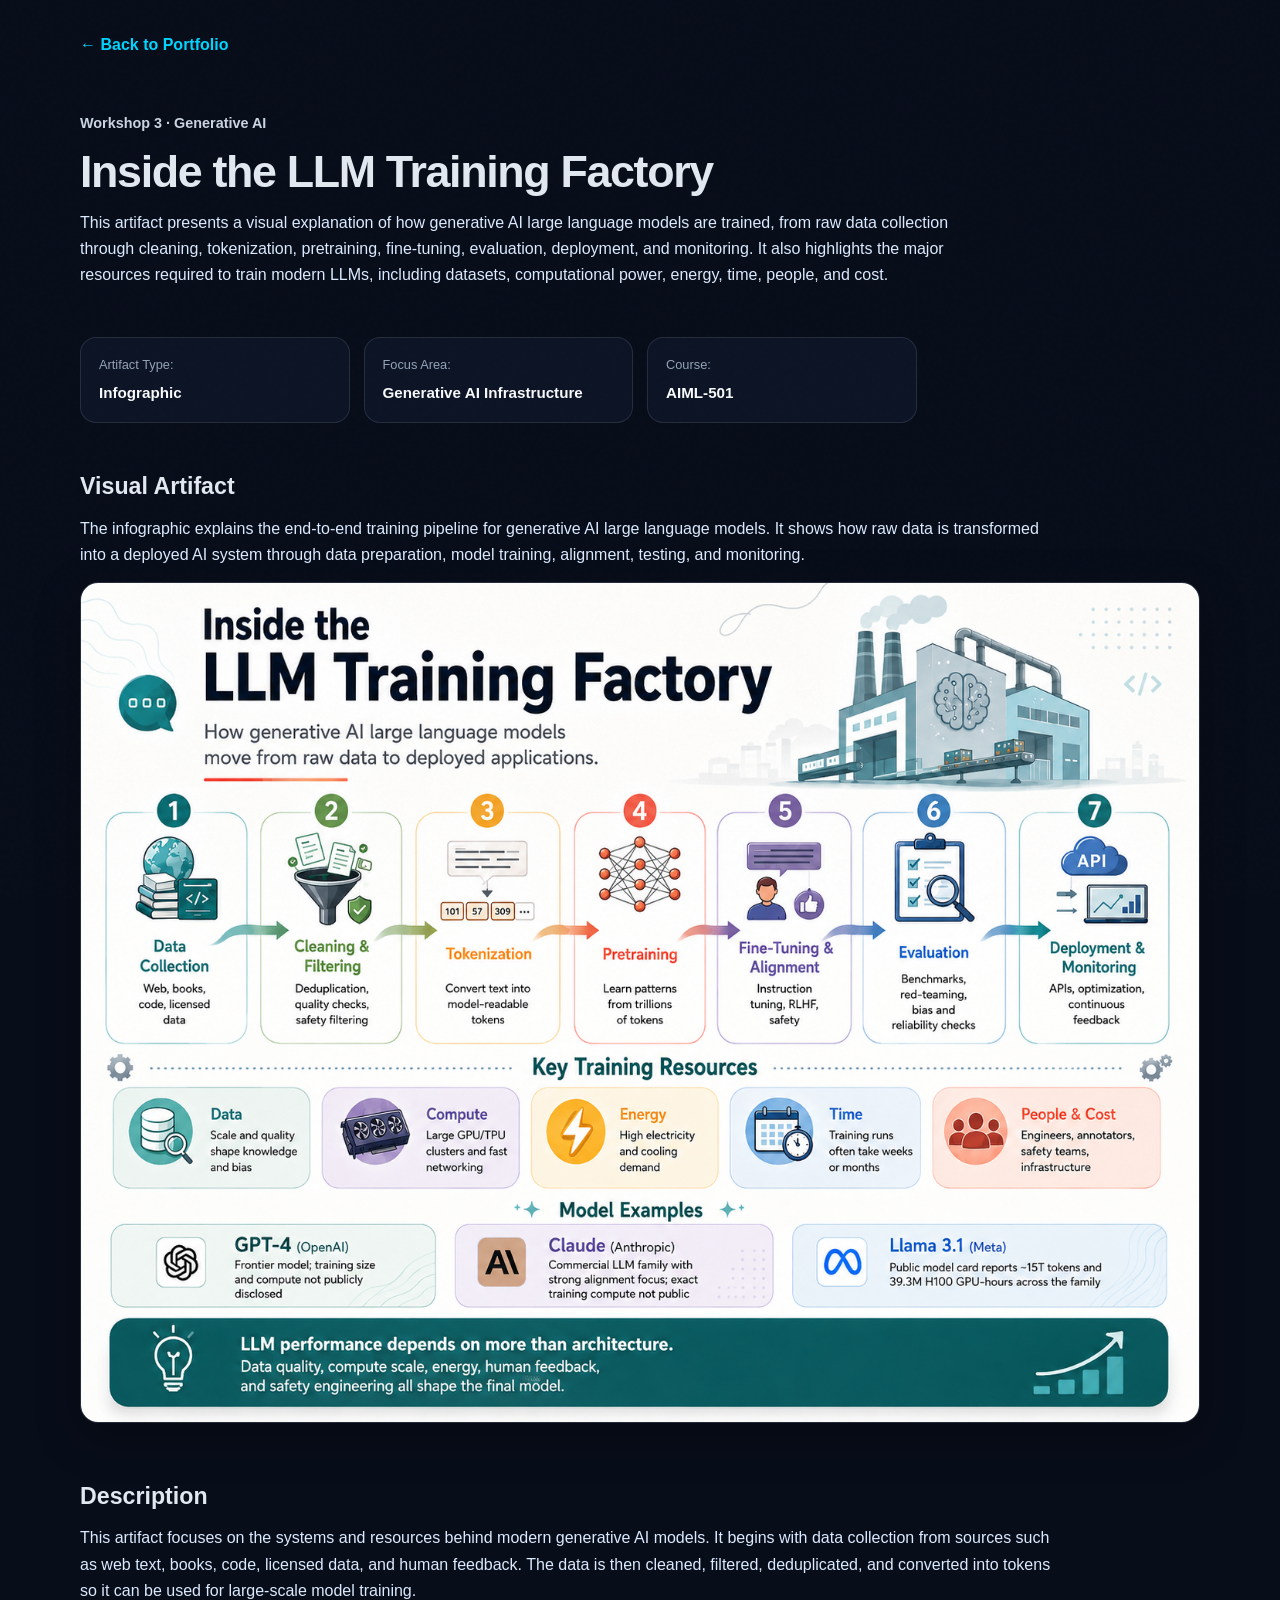
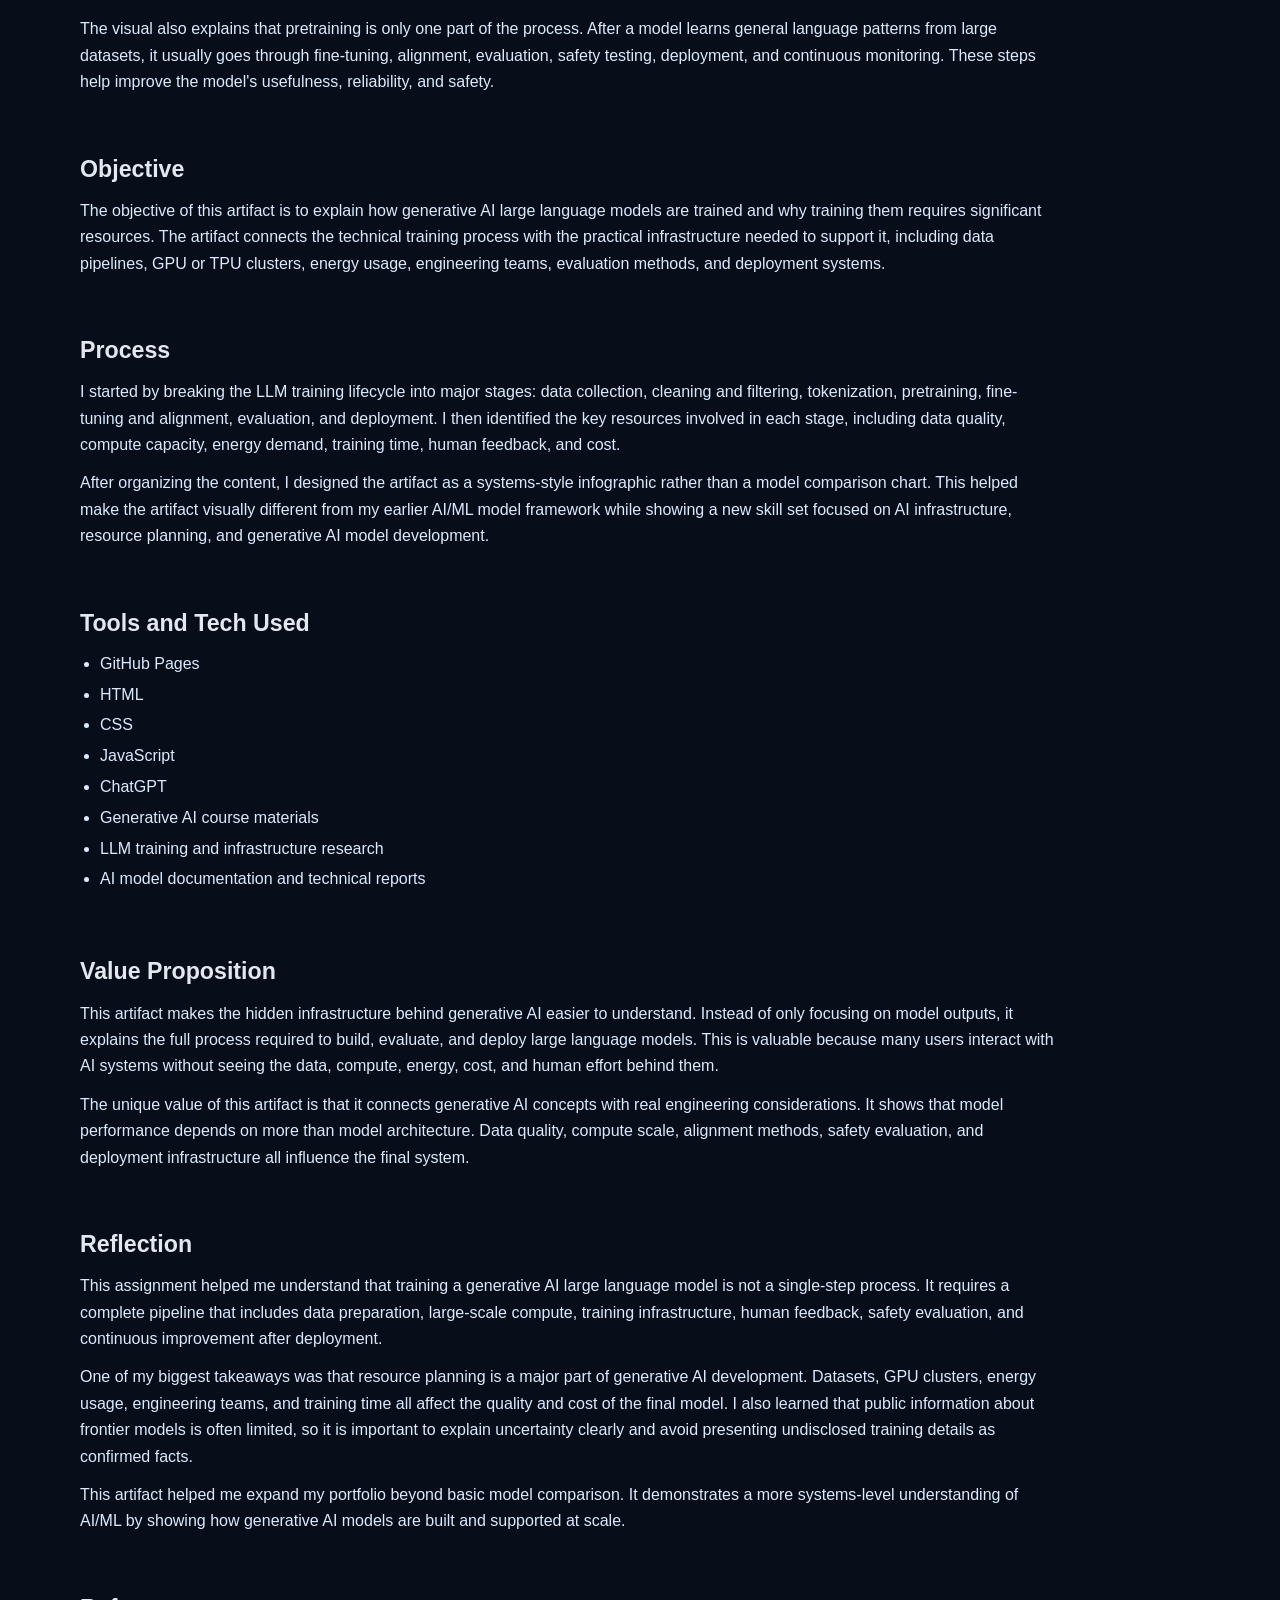
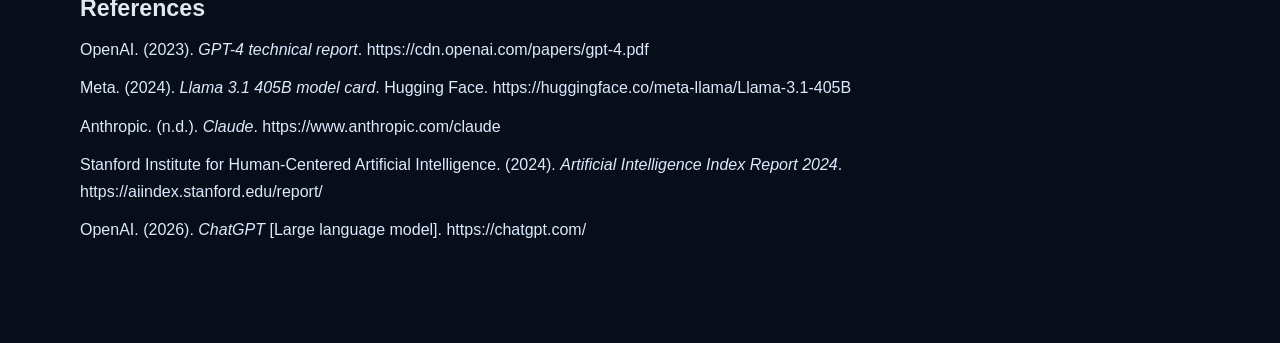
==== artifacts/week-3.html @ 19655786 "Add week-3 and update skills" ====
<!DOCTYPE html>
<html lang="en">
  <head>
    <meta charset="UTF-8" />
    <meta name="viewport" content="width=device-width, initial-scale=1.0" />
    <title>Inside the LLM Training Factory</title>
    <link rel="stylesheet" href="../styles.css" />
  </head>

  <body>
    <main class="artifact-page">
      <a class="artifact-back-link" href="../index.html">
        ← Back to Portfolio
      </a>

      <section class="artifact-hero">
        <div class="artifact-badge">
          Workshop 3 · Generative AI
        </div>

        <h1>
          Inside the LLM Training Factory
        </h1>

        <p>
          This artifact presents a visual explanation of how generative AI large language models
          are trained, from raw data collection through cleaning, tokenization, pretraining,
          fine-tuning, evaluation, deployment, and monitoring. It also highlights the major
          resources required to train modern LLMs, including datasets, computational power,
          energy, time, people, and cost.
        </p>
      </section>

      <section class="artifact-meta-grid" aria-label="Artifact overview">
        <article class="artifact-meta-card">
          <span>Artifact Type: </span>
          <strong>Infographic</strong>
        </article>

        <article class="artifact-meta-card">
          <span>Focus Area: </span>
          <strong>Generative AI Infrastructure</strong>
        </article>

        <article class="artifact-meta-card">
          <span>Course: </span>
          <strong>AIML-501</strong>
        </article>
      </section>

      <section class="artifact-section">
        <h2>Visual Artifact</h2>

        <p>
          The infographic explains the end-to-end training pipeline for generative AI large
          language models. It shows how raw data is transformed into a deployed AI system
          through data preparation, model training, alignment, testing, and monitoring.
        </p>

        <img
          class="artifact-image"
          src="../assets/week-3.png"
          alt="Infographic explaining the large language model training pipeline, including data collection, filtering, tokenization, pretraining, fine-tuning, evaluation, deployment, and key training resources"
        />
      </section>

      <section class="artifact-section">
        <h2>Description</h2>

        <p>
          This artifact focuses on the systems and resources behind modern generative AI models.
          It begins with data collection from sources such as web text, books, code, licensed
          data, and human feedback. The data is then cleaned, filtered, deduplicated, and converted
          into tokens so it can be used for large-scale model training.
        </p>

        <p>
          The visual also explains that pretraining is only one part of the process. After a model
          learns general language patterns from large datasets, it usually goes through fine-tuning,
          alignment, evaluation, safety testing, deployment, and continuous monitoring. These steps
          help improve the model's usefulness, reliability, and safety.
        </p>
      </section>

      <section class="artifact-section">
        <h2>Objective</h2>

        <p>
          The objective of this artifact is to explain how generative AI large language models are
          trained and why training them requires significant resources. The artifact connects the
          technical training process with the practical infrastructure needed to support it, including
          data pipelines, GPU or TPU clusters, energy usage, engineering teams, evaluation methods,
          and deployment systems.
        </p>
      </section>

      <section class="artifact-section">
        <h2>Process</h2>

        <p>
          I started by breaking the LLM training lifecycle into major stages: data collection,
          cleaning and filtering, tokenization, pretraining, fine-tuning and alignment, evaluation,
          and deployment. I then identified the key resources involved in each stage, including
          data quality, compute capacity, energy demand, training time, human feedback, and cost.
        </p>

        <p>
          After organizing the content, I designed the artifact as a systems-style infographic rather
          than a model comparison chart. This helped make the artifact visually different from my
          earlier AI/ML model framework while showing a new skill set focused on AI infrastructure,
          resource planning, and generative AI model development.
        </p>
      </section>

      <section class="artifact-section">
        <h2>Tools and Tech Used</h2>

        <ul>
          <li>GitHub Pages</li>
          <li>HTML</li>
          <li>CSS</li>
          <li>JavaScript</li>
          <li>ChatGPT</li>
          <li>Generative AI course materials</li>
          <li>LLM training and infrastructure research</li>
          <li>AI model documentation and technical reports</li>
        </ul>
      </section>

      <section class="artifact-section">
        <h2>Value Proposition</h2>

        <p>
          This artifact makes the hidden infrastructure behind generative AI easier to understand.
          Instead of only focusing on model outputs, it explains the full process required to build,
          evaluate, and deploy large language models. This is valuable because many users interact
          with AI systems without seeing the data, compute, energy, cost, and human effort behind
          them.
        </p>

        <p>
          The unique value of this artifact is that it connects generative AI concepts with real
          engineering considerations. It shows that model performance depends on more than model
          architecture. Data quality, compute scale, alignment methods, safety evaluation, and
          deployment infrastructure all influence the final system.
        </p>
      </section>

      <section class="artifact-section">
        <h2>Reflection</h2>

        <p>
          This assignment helped me understand that training a generative AI large language model
          is not a single-step process. It requires a complete pipeline that includes data preparation,
          large-scale compute, training infrastructure, human feedback, safety evaluation, and
          continuous improvement after deployment.
        </p>

        <p>
          One of my biggest takeaways was that resource planning is a major part of generative AI
          development. Datasets, GPU clusters, energy usage, engineering teams, and training time
          all affect the quality and cost of the final model. I also learned that public information
          about frontier models is often limited, so it is important to explain uncertainty clearly
          and avoid presenting undisclosed training details as confirmed facts.
        </p>

        <p>
          This artifact helped me expand my portfolio beyond basic model comparison. It demonstrates
          a more systems-level understanding of AI/ML by showing how generative AI models are built
          and supported at scale.
        </p>
      </section>

      <section class="artifact-section">
        <h2>References</h2>

        <p>
          OpenAI. (2023). <em>GPT-4 technical report</em>.
          https://cdn.openai.com/papers/gpt-4.pdf
        </p>

        <p>
          Meta. (2024). <em>Llama 3.1 405B model card</em>. Hugging Face.
          https://huggingface.co/meta-llama/Llama-3.1-405B
        </p>

        <p>
          Anthropic. (n.d.). <em>Claude</em>.
          https://www.anthropic.com/claude
        </p>

        <p>
          Stanford Institute for Human-Centered Artificial Intelligence. (2024).
          <em>Artificial Intelligence Index Report 2024</em>.
          https://aiindex.stanford.edu/report/
        </p>

        <p>
          OpenAI. (2026). <em>ChatGPT</em> [Large language model].
          https://chatgpt.com/
        </p>
      </section>
    </main>
  </body>
</html>
---- styles.css ----
:root {
  --bg:#080d1a; --surface:#0f1629; --card:#141c30; --card-hover:#19243d;
  --border:rgba(0,212,255,.12); --cyan:#00d4ff; --cyan-dim:rgba(0,212,255,.15);
  --amber:#f59e0b; --amber-dim:rgba(245,158,11,.15); --green:#10b981;
  --text:#e2e8f0; --muted:#64748b; --subtle:#1e2d4a;
  --font-display:'Fraunces',serif; --font-head:'Syne',sans-serif; --font-body:'Outfit',sans-serif; --font-mono:'JetBrains Mono',monospace;
}
*,*::before,*::after{box-sizing:border-box;margin:0;padding:0}html{scroll-behavior:smooth}body{background:var(--bg);color:var(--text);font-family:var(--font-body);font-size:16px;line-height:1.65;overflow-x:hidden}a{color:var(--cyan);text-decoration:none}a:hover{text-decoration:underline}::selection{background:var(--cyan-dim);color:var(--cyan)}::-webkit-scrollbar{width:4px}::-webkit-scrollbar-track{background:var(--bg)}::-webkit-scrollbar-thumb{background:var(--cyan);border-radius:2px}
body::before{content:'';position:fixed;inset:0;background-image:url("data:image/svg+xml,%3Csvg viewBox='0 0 256 256' xmlns='http://www.w3.org/2000/svg'%3E%3Cfilter id='noise'%3E%3CfeTurbulence type='fractalNoise' baseFrequency='0.9' numOctaves='4' stitchTiles='stitch'/%3E%3C/filter%3E%3Crect width='100%25' height='100%25' filter='url(%23noise)' opacity='0.04'/%3E%3C/svg%3E");pointer-events:none;z-index:9999;opacity:.3}
nav{position:fixed;top:0;left:0;right:0;z-index:100;display:flex;align-items:center;justify-content:space-between;padding:1rem 3rem;background:rgba(8,13,26,.85);backdrop-filter:blur(20px);border-bottom:1px solid var(--border)}.nav-logo{font-family:var(--font-mono);font-size:.85rem;color:var(--cyan);letter-spacing:.1em}.nav-logo span{color:var(--muted)}.nav-links{display:flex;gap:2rem;list-style:none}.nav-links a{font-family:var(--font-head);font-size:.75rem;letter-spacing:.12em;text-transform:uppercase;color:var(--muted);transition:color .2s}.nav-links a:hover{color:var(--cyan);text-decoration:none}.nav-cta{font-family:var(--font-mono);font-size:.75rem;padding:.45rem 1.1rem;border:1px solid var(--cyan);color:var(--cyan);border-radius:2px;background:transparent;cursor:pointer}.nav-cta:hover{background:var(--cyan);color:var(--bg)}
#hero{min-height:100vh;display:grid;grid-template-columns:1fr auto;align-items:center;gap:4rem;padding:8rem 3rem 4rem;position:relative;overflow:hidden}.hero-content{position:relative;z-index:1;display:flex;flex-direction:column}.hero-grid-bg{position:absolute;inset:0;pointer-events:none;background-image:linear-gradient(rgba(0,212,255,.04) 1px,transparent 1px),linear-gradient(90deg,rgba(0,212,255,.04) 1px,transparent 1px);background-size:60px 60px;mask-image:radial-gradient(ellipse 80% 60% at 50% 50%,black 40%,transparent 100%)}.hero-glow{position:absolute;width:600px;height:600px;background:radial-gradient(circle,rgba(0,212,255,.08) 0%,transparent 70%);top:-100px;right:-100px;pointer-events:none}.hero-glow-2{position:absolute;width:400px;height:400px;background:radial-gradient(circle,rgba(245,158,11,.06) 0%,transparent 70%);bottom:0;left:10%;pointer-events:none}.hero-eyebrow{font-family:var(--font-mono);font-size:.8rem;color:var(--cyan);letter-spacing:.2em;text-transform:uppercase;margin-bottom:1.2rem}.hero-name{font-family:var(--font-display);font-size:clamp(3.5rem,8vw,7rem);font-weight:900;line-height:.95;color:var(--text);margin-bottom:.5rem}.hero-name em{font-style:italic;font-weight:300;color:var(--cyan)}.hero-subtitle{font-family:var(--font-head);font-size:clamp(1rem,2.5vw,1.35rem);font-weight:600;color:var(--muted);margin-bottom:1.8rem;letter-spacing:.02em}.hero-subtitle .accent{color:var(--amber)}.hero-tags{display:flex;flex-wrap:wrap;gap:.6rem;margin-bottom:2.5rem}.tag{font-family:var(--font-mono);font-size:.72rem;padding:.3rem .75rem;background:var(--cyan-dim);border:1px solid var(--border);color:var(--cyan);border-radius:2px;letter-spacing:.05em}.tag.amber{background:var(--amber-dim);border-color:rgba(245,158,11,.25);color:var(--amber)}.hero-stats{display:flex;gap:3rem;margin-bottom:2.5rem}.stat-num{font-family:var(--font-display);font-size:2.5rem;font-weight:900;color:var(--cyan);line-height:1}.stat-label{font-size:.78rem;color:var(--muted);text-transform:uppercase;letter-spacing:.1em;margin-top:.2rem}.hero-actions{display:flex;gap:1rem}.btn-primary,.btn-ghost{display:inline-flex;align-items:center;gap:.5rem;padding:.8rem 1.8rem;font-family:var(--font-head);font-size:.8rem;font-weight:700;letter-spacing:.1em;text-transform:uppercase;border-radius:2px;transition:all .2s}.btn-primary{background:var(--cyan);color:var(--bg)}.btn-primary:hover{opacity:.85;text-decoration:none;transform:translateY(-1px)}.btn-ghost{border:1px solid var(--border);color:var(--text)}.btn-ghost:hover{border-color:var(--cyan);color:var(--cyan);text-decoration:none}
.hero-photo-col{display:flex;flex-direction:column;align-items:center;gap:.9rem;position:relative;z-index:1}.hero-photo-card{width:300px;min-height:370px;border:1px solid rgba(0,212,255,.25);background:linear-gradient(160deg,rgba(20,28,48,.95),rgba(8,13,26,.8));border-radius:22px;padding:1rem;box-shadow:0 24px 80px rgba(0,0,0,.45);position:relative;overflow:hidden}.hero-photo-card::before{content:'';position:absolute;inset:-40%;background:radial-gradient(circle at 20% 10%,rgba(0,212,255,.22),transparent 30%),radial-gradient(circle at 90% 80%,rgba(245,158,11,.16),transparent 35%);pointer-events:none}.hero-photo-frame{position:relative;height:285px;border-radius:18px;overflow:hidden;border:1px solid var(--border);background:var(--surface)}.hero-photo-frame img{width:100%;height:100%;object-fit:cover;object-position:top center;display:block}.photo-status{position:relative;margin-top:1rem;display:flex;align-items:center;justify-content:space-between;gap:1rem}.photo-status strong{font-family:var(--font-head);font-size:.9rem}.photo-status span{font-family:var(--font-mono);font-size:.65rem;color:var(--muted);letter-spacing:.08em}.status-dot{width:9px;height:9px;min-width:9px;min-height:9px;flex-shrink:0;border-radius:50%;background:var(--green);box-shadow:0 0 16px rgba(16,185,129,.8)}
section{padding:5rem 3rem;max-width:1200px;margin:0 auto}.section-header{display:flex;align-items:baseline;gap:1.5rem;margin-bottom:3rem}.section-num{font-family:var(--font-mono);font-size:.75rem;color:var(--cyan);opacity:.6}.section-title{font-family:var(--font-head);font-size:clamp(1.8rem,4vw,2.8rem);font-weight:800;letter-spacing:-.02em;color:var(--text)}.section-line{flex:1;height:1px;background:var(--border)}.full-divider{width:100%;height:1px;background:linear-gradient(90deg,transparent,var(--border),transparent);margin:0}
.about-grid{display:grid;grid-template-columns:1fr 340px;gap:3rem;align-items:start}.about-text p{color:var(--muted);line-height:1.8;margin-bottom:1rem;font-size:.95rem}.about-text p strong{color:var(--text)}.contact-card{background:var(--card);border:1px solid var(--border);border-radius:4px;padding:1.8rem}.contact-card h3{font-family:var(--font-head);font-size:.7rem;letter-spacing:.15em;text-transform:uppercase;color:var(--cyan);margin-bottom:1.2rem}.contact-item{display:flex;align-items:center;gap:.8rem;padding:.6rem 0;border-bottom:1px solid var(--border);font-size:.85rem;color:var(--muted)}.contact-item:last-child{border-bottom:none}.contact-item a{color:var(--text)}.contact-item a:hover{color:var(--cyan)}
.exp-list{display:flex;flex-direction:column}.exp-item{display:grid;grid-template-columns:220px 1fr;gap:2rem;padding:2.5rem 0;border-bottom:1px solid var(--border)}.exp-item:last-child{border-bottom:none}.exp-period{font-family:var(--font-mono);font-size:.75rem;color:var(--cyan);letter-spacing:.05em;margin-bottom:.4rem}.exp-company{font-family:var(--font-head);font-size:1rem;font-weight:700;color:var(--text);margin-bottom:.2rem}.exp-location,.exp-highlights li{color:var(--muted)}.exp-location{font-size:.78rem}.exp-role{font-family:var(--font-head);font-size:1.1rem;font-weight:700;color:var(--text);margin-bottom:.8rem}.exp-highlights{list-style:none;display:flex;flex-direction:column;gap:.5rem}.exp-highlights li{font-size:.88rem;padding-left:1.2rem;position:relative;line-height:1.6}.exp-highlights li::before{content:'▸';position:absolute;left:0;color:var(--cyan);font-size:.7rem;top:.2rem}.exp-stack,.skill-pills{display:flex;flex-wrap:wrap;gap:.4rem;margin-top:1rem}.stack-chip{font-family:var(--font-mono);font-size:.68rem;padding:.2rem .6rem;background:var(--subtle);color:var(--muted);border-radius:2px;border:1px solid rgba(255,255,255,.05)}
.skills-grid{display:grid;grid-template-columns:repeat(auto-fill,minmax(260px,1fr));gap:1.2rem}.skill-group{background:var(--card);border:1px solid var(--border);border-radius:4px;padding:1.4rem;transition:border-color .2s,transform .2s}.skill-group:hover{border-color:var(--cyan);transform:translateY(-2px)}.skill-group-label{font-family:var(--font-mono);font-size:.68rem;color:var(--cyan);letter-spacing:.15em;text-transform:uppercase;margin-bottom:.8rem;display:flex;align-items:center;gap:.5rem}.skill-group-label::after{content:'';flex:1;height:1px;background:var(--border)}.skill-pill{font-size:.78rem;padding:.25rem .65rem;background:var(--surface);border:1px solid rgba(255,255,255,.07);color:var(--text);border-radius:2px}
#academic{padding-bottom:8rem}.academic-course-header{background:var(--card);border:1px solid var(--border);border-left:3px solid var(--amber);border-radius:4px;padding:1.5rem 2rem;margin-bottom:2.5rem;display:grid;grid-template-columns:1fr auto;align-items:center;gap:1rem}.course-name{font-family:var(--font-head);font-size:1.15rem;font-weight:700;color:var(--text);margin-bottom:.3rem}.course-meta{font-family:var(--font-mono);font-size:.75rem;color:var(--muted)}.course-badge{background:var(--amber-dim);border:1px solid rgba(245,158,11,.25);color:var(--amber);font-family:var(--font-mono);font-size:.7rem;padding:.3rem .8rem;border-radius:2px}.assignments-grid{display:grid;grid-template-columns:repeat(auto-fill,minmax(320px,1fr));gap:1.5rem}.assignment-card{background:var(--card);border:1px solid var(--border);border-radius:4px;overflow:hidden;transition:all .25s;display:flex;flex-direction:column}.assignment-card:hover{border-color:rgba(0,212,255,.4);transform:translateY(-3px);box-shadow:0 12px 40px rgba(0,0,0,.4)}.assignment-preview{height:180px;background:var(--surface);display:flex;align-items:center;justify-content:center;position:relative;overflow:hidden}.preview-placeholder{display:flex;flex-direction:column;align-items:center;gap:.5rem;color:var(--muted)}.preview-icon{font-size:2.5rem}.preview-label{font-family:var(--font-mono);font-size:.7rem;letter-spacing:.1em}.assignment-preview img{width:100%;height:100%;object-fit:cover}.assignment-body{padding:1.4rem;flex:1;display:flex;flex-direction:column}.assignment-week{font-family:var(--font-mono);font-size:.68rem;color:var(--amber);letter-spacing:.12em;margin-bottom:.5rem}.assignment-title{font-family:var(--font-head);font-size:1rem;font-weight:700;color:var(--text);margin-bottom:.5rem;line-height:1.3}.assignment-desc{font-size:.83rem;color:var(--muted);line-height:1.6;flex:1;margin-bottom:1rem}.assignment-footer{display:flex;align-items:center;justify-content:space-between;padding-top:.8rem;border-top:1px solid var(--border)}.assignment-status{font-family:var(--font-mono);font-size:.68rem;padding:.2rem .6rem;border-radius:2px}.status-complete{background:rgba(16,185,129,.15);color:var(--green);border:1px solid rgba(16,185,129,.25)}.status-pending{background:var(--amber-dim);color:var(--amber);border:1px solid rgba(245,158,11,.25)}.assignment-link{font-family:var(--font-mono);font-size:.72rem;color:var(--cyan)}
.edu-grid{display:grid;grid-template-columns:1fr 1fr;gap:1.5rem}.edu-card{background:var(--card);border:1px solid var(--border);border-radius:4px;padding:1.8rem;display:flex;flex-direction:column;transition:border-color .2s}.edu-card:hover{border-color:var(--cyan)}.edu-degree{font-family:var(--font-head);font-size:1rem;font-weight:700;color:var(--text);margin-bottom:.3rem}.edu-school{font-size:.88rem;color:var(--cyan);margin-bottom:.5rem}.edu-field{font-size:.82rem;color:var(--muted);margin-bottom:1rem}.edu-gpa{display:inline-flex;align-items:baseline;gap:.4rem;background:var(--surface);border:1px solid var(--border);border-radius:3px;padding:.4rem .8rem;margin-top:auto;width:max-content}.edu-gpa-num{font-family:var(--font-display);font-size:1.5rem;font-weight:900;line-height:1;color:var(--cyan)}.edu-gpa-num.perfect{color:var(--amber)}.edu-gpa-label{font-family:var(--font-mono);font-size:.65rem;color:var(--muted);letter-spacing:.08em}
footer{border-top:1px solid var(--border);padding:2rem 3rem;display:flex;align-items:center;justify-content:space-between;max-width:1200px;margin:0 auto}.footer-left,.footer-right a{font-family:var(--font-mono);font-size:.75rem;color:var(--muted)}.footer-right{display:flex;gap:1.5rem}.footer-right a:hover{color:var(--cyan);text-decoration:none}
.modal-backdrop{position:fixed;inset:0;background:rgba(8,13,26,.88);backdrop-filter:blur(12px);z-index:200;display:flex;align-items:center;justify-content:center;padding:1.5rem;opacity:0;pointer-events:none;transition:opacity .25s}.modal-backdrop.open{opacity:1;pointer-events:all}.modal{background:var(--card);border:1px solid var(--border);border-radius:6px;width:100%;max-width:520px;padding:2.5rem;position:relative;box-shadow:0 32px 80px rgba(0,0,0,.6)}.modal-close{position:absolute;top:1.2rem;right:1.2rem;background:none;border:none;color:var(--muted);font-size:1.4rem;cursor:pointer}.modal-eyebrow{font-family:var(--font-mono);font-size:.7rem;color:var(--cyan);letter-spacing:.18em;text-transform:uppercase;margin-bottom:.5rem}.modal-title{font-family:var(--font-head);font-size:1.6rem;font-weight:800;color:var(--text);margin-bottom:.4rem}.modal-subtitle{font-size:.83rem;color:var(--muted);margin-bottom:1.8rem}.form-row{display:grid;grid-template-columns:1fr 1fr;gap:1rem;margin-bottom:1rem}.form-group{display:flex;flex-direction:column;gap:.4rem;margin-bottom:1rem}.form-group label{font-family:var(--font-mono);font-size:.68rem;color:var(--muted);letter-spacing:.1em;text-transform:uppercase}.form-group input,.form-group textarea,.form-group select{background:var(--surface);border:1px solid var(--border);border-radius:3px;padding:.65rem .85rem;color:var(--text);font-family:var(--font-body);font-size:.88rem;outline:none;resize:none;width:100%}.form-group textarea{min-height:110px}.modal-actions{display:flex;align-items:center;justify-content:space-between;margin-top:1.5rem}.modal-direct-links{display:flex;gap:1rem}.modal-direct-links a{font-family:var(--font-mono);font-size:.7rem;color:var(--muted)}.btn-send{padding:.7rem 1.6rem;background:var(--cyan);color:var(--bg);font-family:var(--font-head);font-size:.78rem;font-weight:700;letter-spacing:.1em;text-transform:uppercase;border:none;border-radius:2px;cursor:pointer}.form-success{text-align:center;padding:2rem 0;display:none}.form-error-msg{font-size:.78rem;color:#f87171;margin-top:.8rem;display:none}
.fade-in{opacity:0;transform:translateY(16px);transition:opacity .6s ease,transform .6s ease}.fade-in.visible{opacity:1;transform:translateY(0)}
@media(max-width:900px){#hero{grid-template-columns:1fr;text-align:center;gap:2rem}.hero-photo-col{order:-1}.hero-tags,.hero-actions,.hero-stats{justify-content:center}.hero-photo-card{width:min(300px,90vw)}}@media(max-width:768px){nav{padding:1rem 1.5rem}.nav-links{display:none}section{padding:3.5rem 1.5rem}#hero{padding:7rem 1.5rem 3rem}.hero-stats{gap:1.5rem}.about-grid,.exp-item,.edu-grid{grid-template-columns:1fr}footer{flex-direction:column;gap:1rem;text-align:center}.form-row{grid-template-columns:1fr}.modal{padding:1.8rem}}
.floating-contact-btn {
  position: fixed;
  right: 1.5rem;
  bottom: 1.5rem;
  z-index: 150;
  padding: 0.8rem 1.1rem;
  border: 1px solid var(--cyan);
  border-radius: 999px;
  background: rgba(8, 13, 26, 0.92);
  color: var(--cyan);
  font-family: var(--font-head);
  font-size: 0.78rem;
  font-weight: 700;
  letter-spacing: 0.08em;
  text-transform: uppercase;
  cursor: pointer;
  box-shadow: 0 16px 40px rgba(0, 0, 0, 0.35);
  backdrop-filter: blur(14px);
  transition: transform 0.2s ease, background 0.2s ease, color 0.2s ease;
}

.floating-contact-btn:hover {
  transform: translateY(-2px);
  background: var(--cyan);
  color: var(--bg);
}

@media (max-width: 768px) {
  .floating-contact-btn {
    right: 1rem;
    bottom: 1rem;
    padding: 0.75rem 1rem;
    font-size: 0.7rem;
  }
}

/* Hero company tags → in-page experience anchors */
a.tag {
  text-decoration: none;
  cursor: pointer;
  display: inline-block;
}
a.tag:hover {
  text-decoration: none;
  filter: brightness(1.08);
}
.exp-item[id] {
  scroll-margin-top: 5.5rem;
}

/* ================================
   Artifact Page Overrides
   ================================ */

   .artifact-page {
    width: min(1120px, 92%);
    margin: 0 auto;
    padding: 32px 0 64px;
  }
  
  /* This fixes the huge vertical gaps */
  .artifact-page section,
  .artifact-page .artifact-hero,
  .artifact-page .artifact-section,
  .artifact-page .artifact-meta-grid {
    min-height: auto !important;
    height: auto !important;
  }
  
  /* Back link */
  .artifact-back-link {
    display: inline-block;
    margin-bottom: 28px;
    color: var(--cyan, #22d3ee);
    font-weight: 700;
    text-decoration: none;
  }
  
  /* Hero */
  .artifact-hero {
    padding: 24px 0 28px !important;
    margin: 0 0 20px !important;
  }
  
  .artifact-badge {
    display: inline-block;
    margin-bottom: 10px;
    color: #cbd5e1;
    font-size: 0.9rem;
    font-weight: 700;
  }
  
  .artifact-hero h1 {
    max-width: 900px;
    margin: 0 0 12px;
    font-size: clamp(2rem, 3.5vw, 3rem);
    line-height: 1.15;
    letter-spacing: -0.03em;
  }
  
  .artifact-hero p {
    max-width: 900px;
    margin: 0;
    color: #dbeafe;
    line-height: 1.65;
  }
  
  /* Overview cards */
  .artifact-meta-grid {
    display: grid !important;
    grid-template-columns: repeat(4, minmax(0, 1fr));
    gap: 14px;
    margin: 0 0 26px !important;
    padding: 0 !important;
  }
  
  .artifact-meta-card {
    padding: 16px 18px;
    border-radius: 16px;
    background: rgba(15, 23, 42, 0.76);
    border: 1px solid rgba(148, 163, 184, 0.18);
  }
  
  .artifact-meta-card span {
    display: block;
    margin-bottom: 5px;
    color: #94a3b8;
    font-size: 0.8rem;
  }
  
  .artifact-meta-card strong {
    color: #f8fafc;
    font-size: 0.95rem;
  }
  
  /* Artifact sections */
  .artifact-section {
    padding: 18px 0 !important;
    margin: 0 0 18px !important;
  }
  
  .artifact-section h2 {
    margin: 0 0 10px;
    font-size: 1.45rem;
  }
  
  .artifact-section p {
    max-width: 980px;
    margin: 0 0 12px;
    color: #dbeafe;
    line-height: 1.65;
  }
  
  .artifact-section p:last-child {
    margin-bottom: 0;
  }
  
  .artifact-section ul {
    margin: 8px 0 0;
    padding-left: 20px;
  }
  
  .artifact-section li {
    margin-bottom: 6px;
    color: #dbeafe;
    line-height: 1.55;
  }
  
  /* Image */
  .artifact-image {
    display: block;
    width: 100%;
    max-width: 100%;
    margin-top: 14px;
    border-radius: 18px;
    border: 1px solid rgba(148, 163, 184, 0.22);
    box-shadow: 0 14px 45px rgba(0, 0, 0, 0.3);
  }
  
  /* Mobile */
  @media (max-width: 850px) {
    .artifact-page {
      width: min(94%, 720px);
      padding-top: 20px;
    }
  
    .artifact-meta-grid {
      grid-template-columns: 1fr;
    }
  }
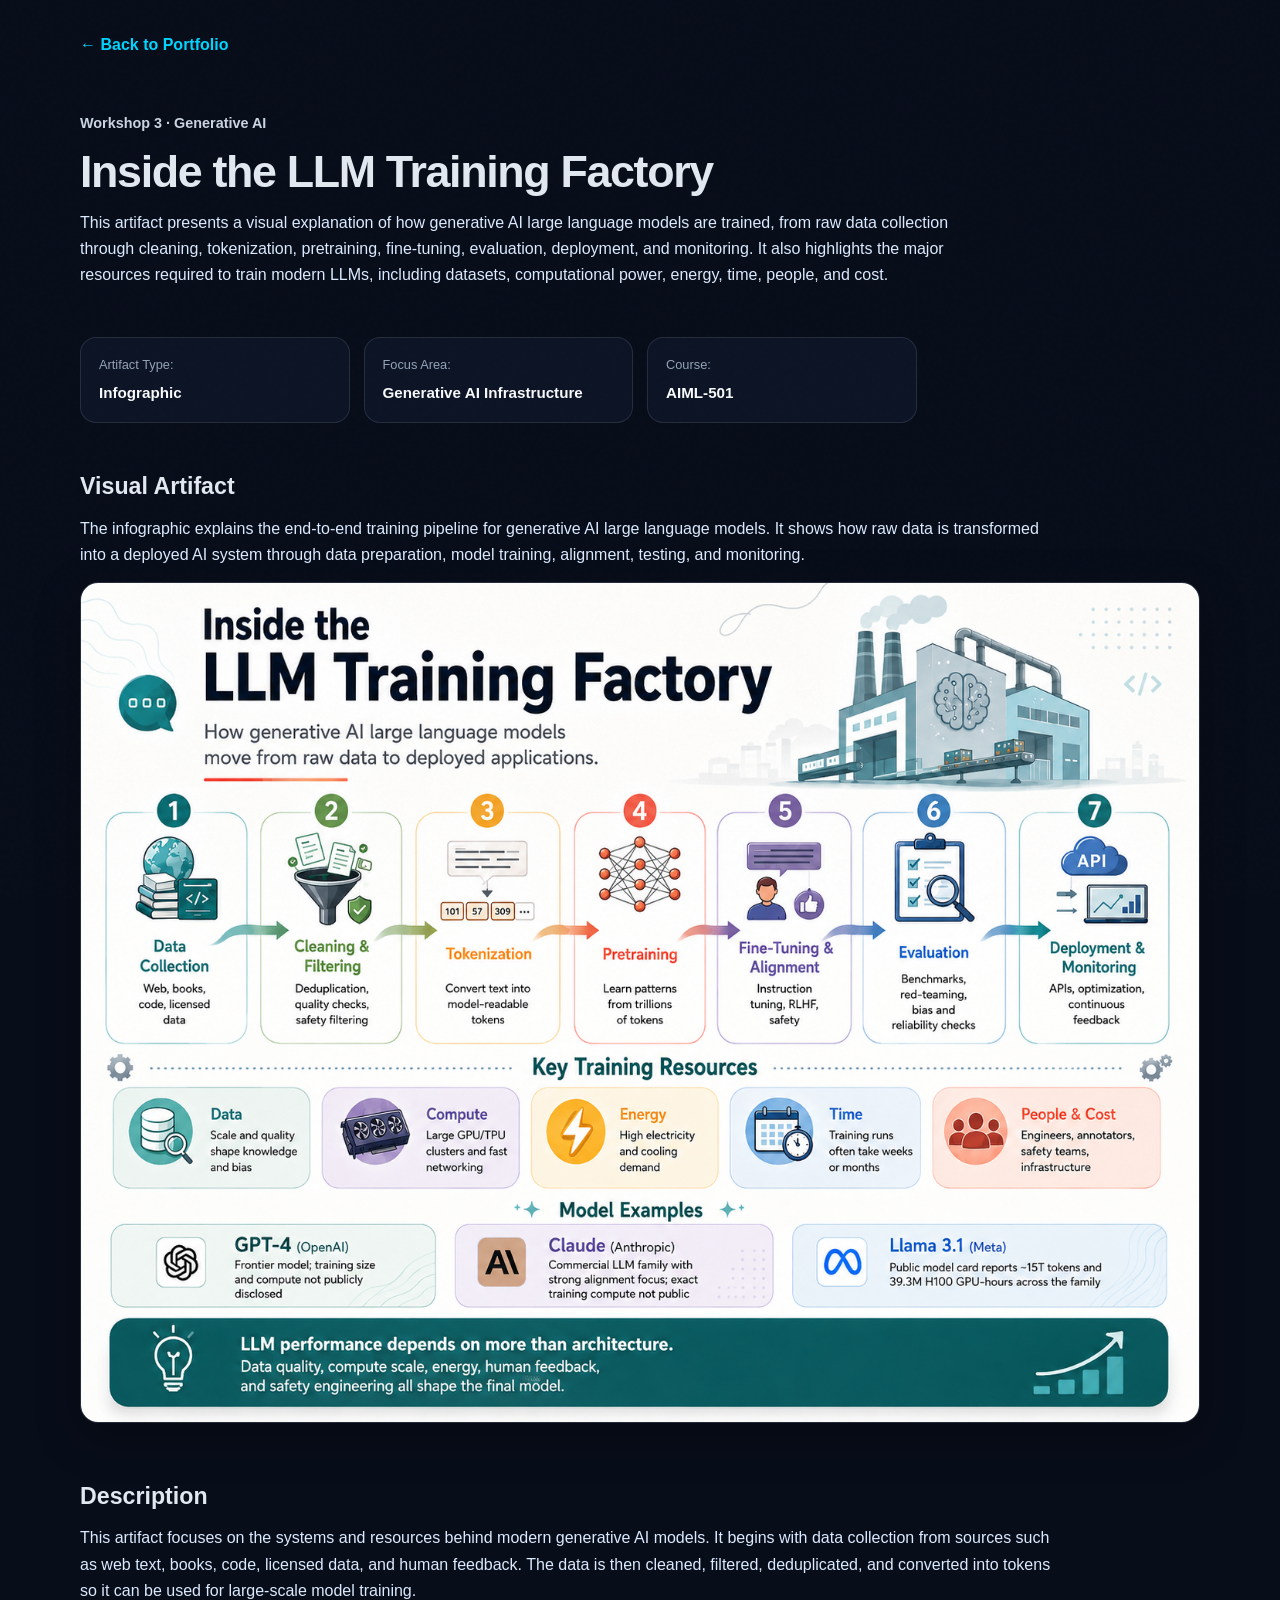
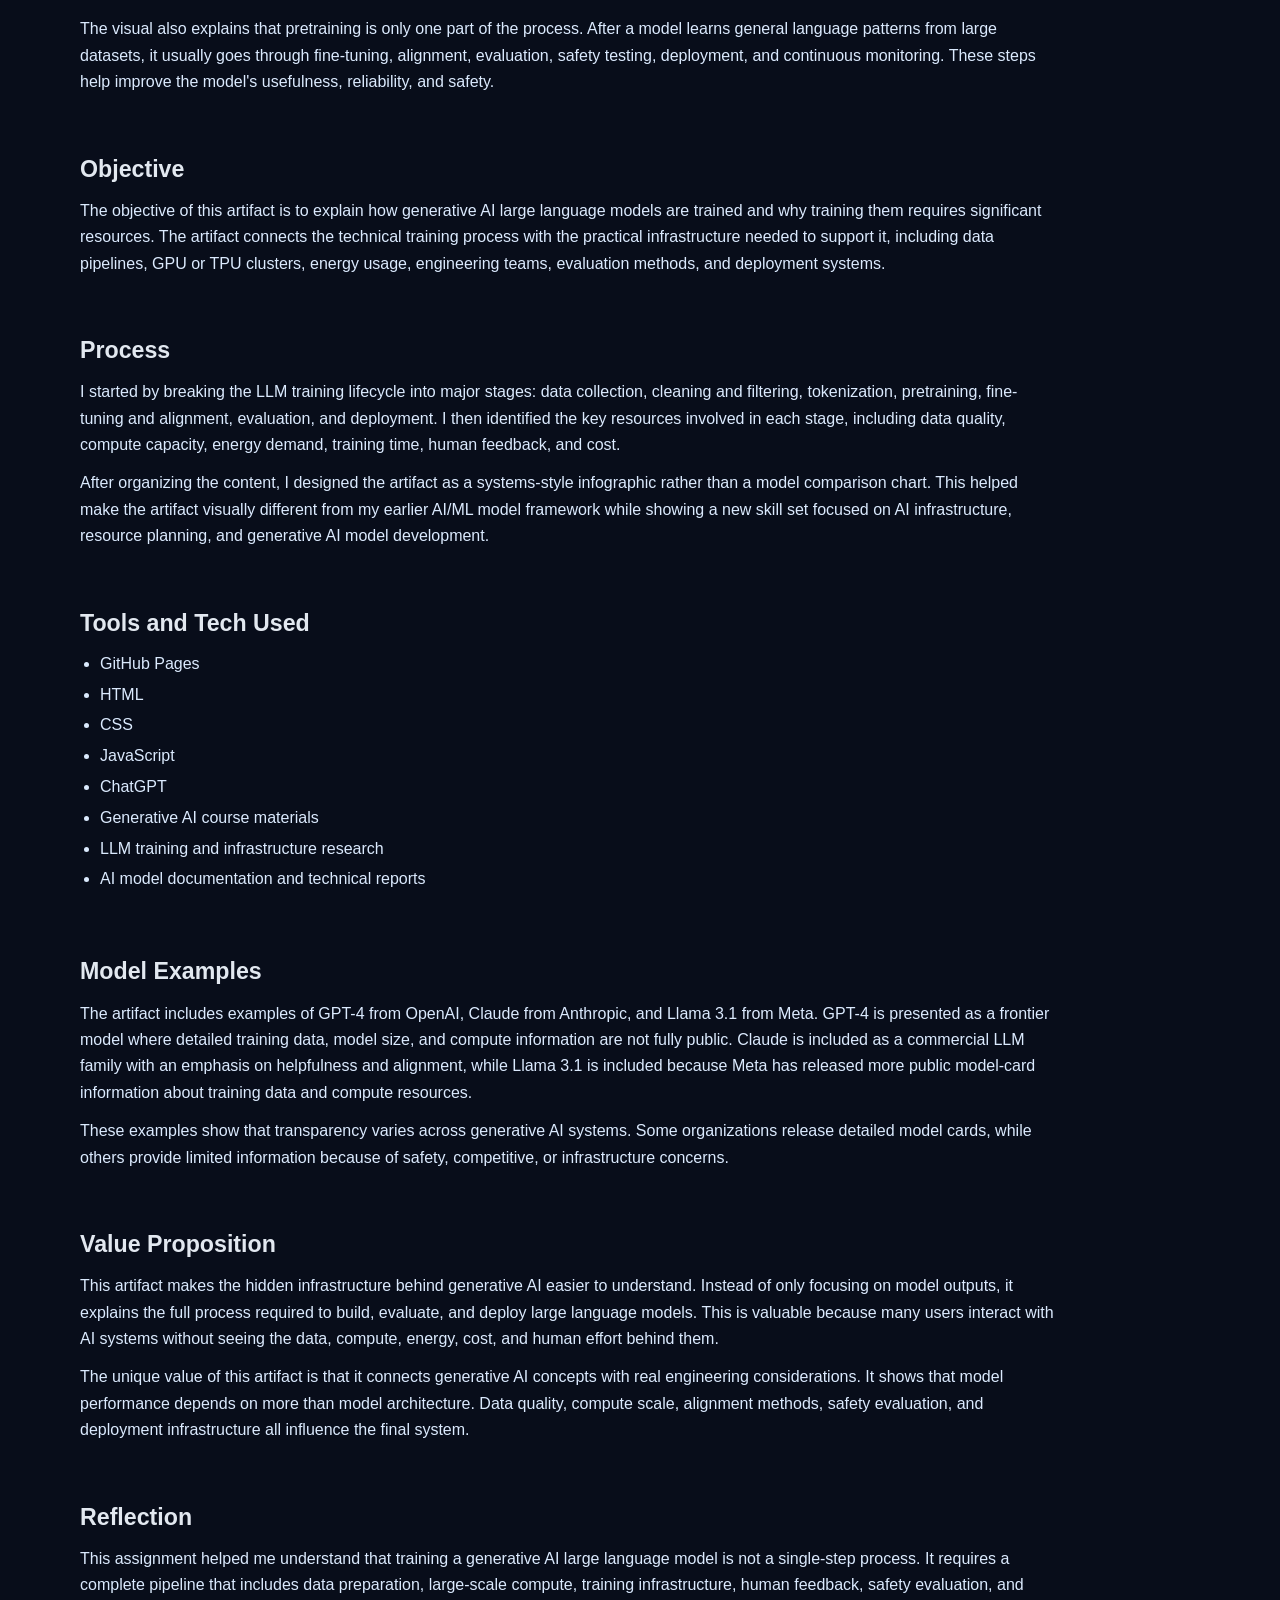
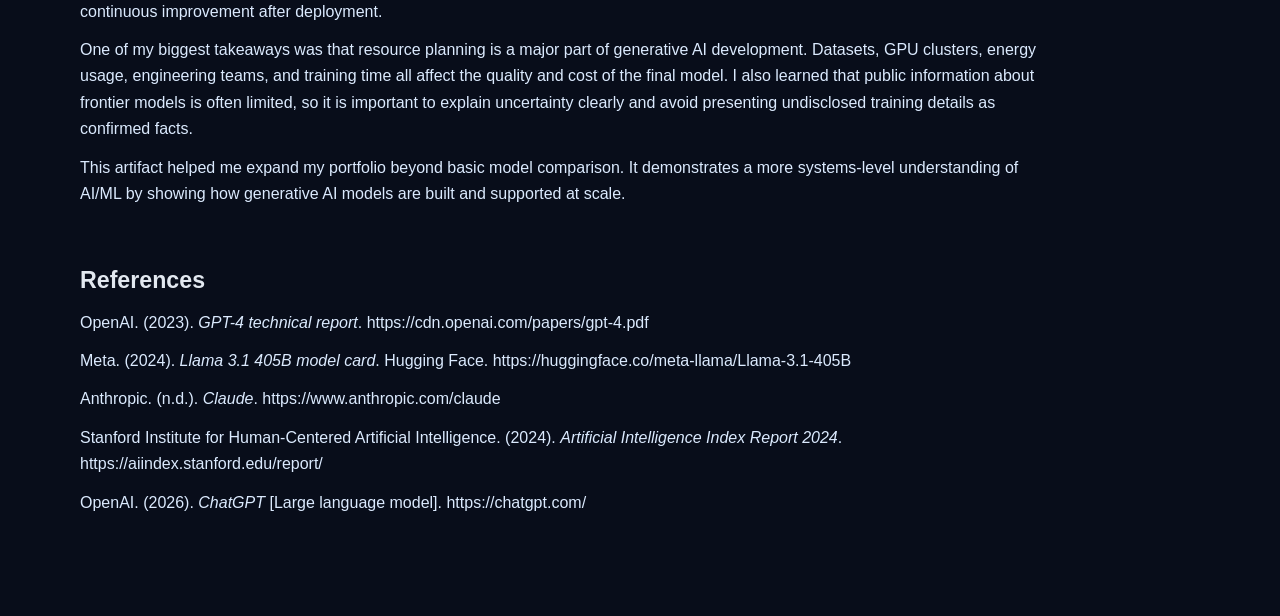
==== commit 6dba7d35: "Update week-3 artifact" ====
--- a/artifacts/week-3.html
+++ b/artifacts/week-3.html
@@ -126,6 +126,25 @@
           <li>AI model documentation and technical reports</li>
         </ul>
       </section>
+      
+      <section class="artifact-section">
+        <h2>Model Examples</h2>
+      
+        <p>
+          The artifact includes examples of GPT-4 from OpenAI, Claude from Anthropic,
+          and Llama 3.1 from Meta. GPT-4 is presented as a frontier model where detailed
+          training data, model size, and compute information are not fully public. Claude
+          is included as a commercial LLM family with an emphasis on helpfulness and
+          alignment, while Llama 3.1 is included because Meta has released more public
+          model-card information about training data and compute resources.
+        </p>
+      
+        <p>
+          These examples show that transparency varies across generative AI systems.
+          Some organizations release detailed model cards, while others provide limited
+          information because of safety, competitive, or infrastructure concerns.
+        </p>
+      </section>
 
       <section class="artifact-section">
         <h2>Value Proposition</h2>
